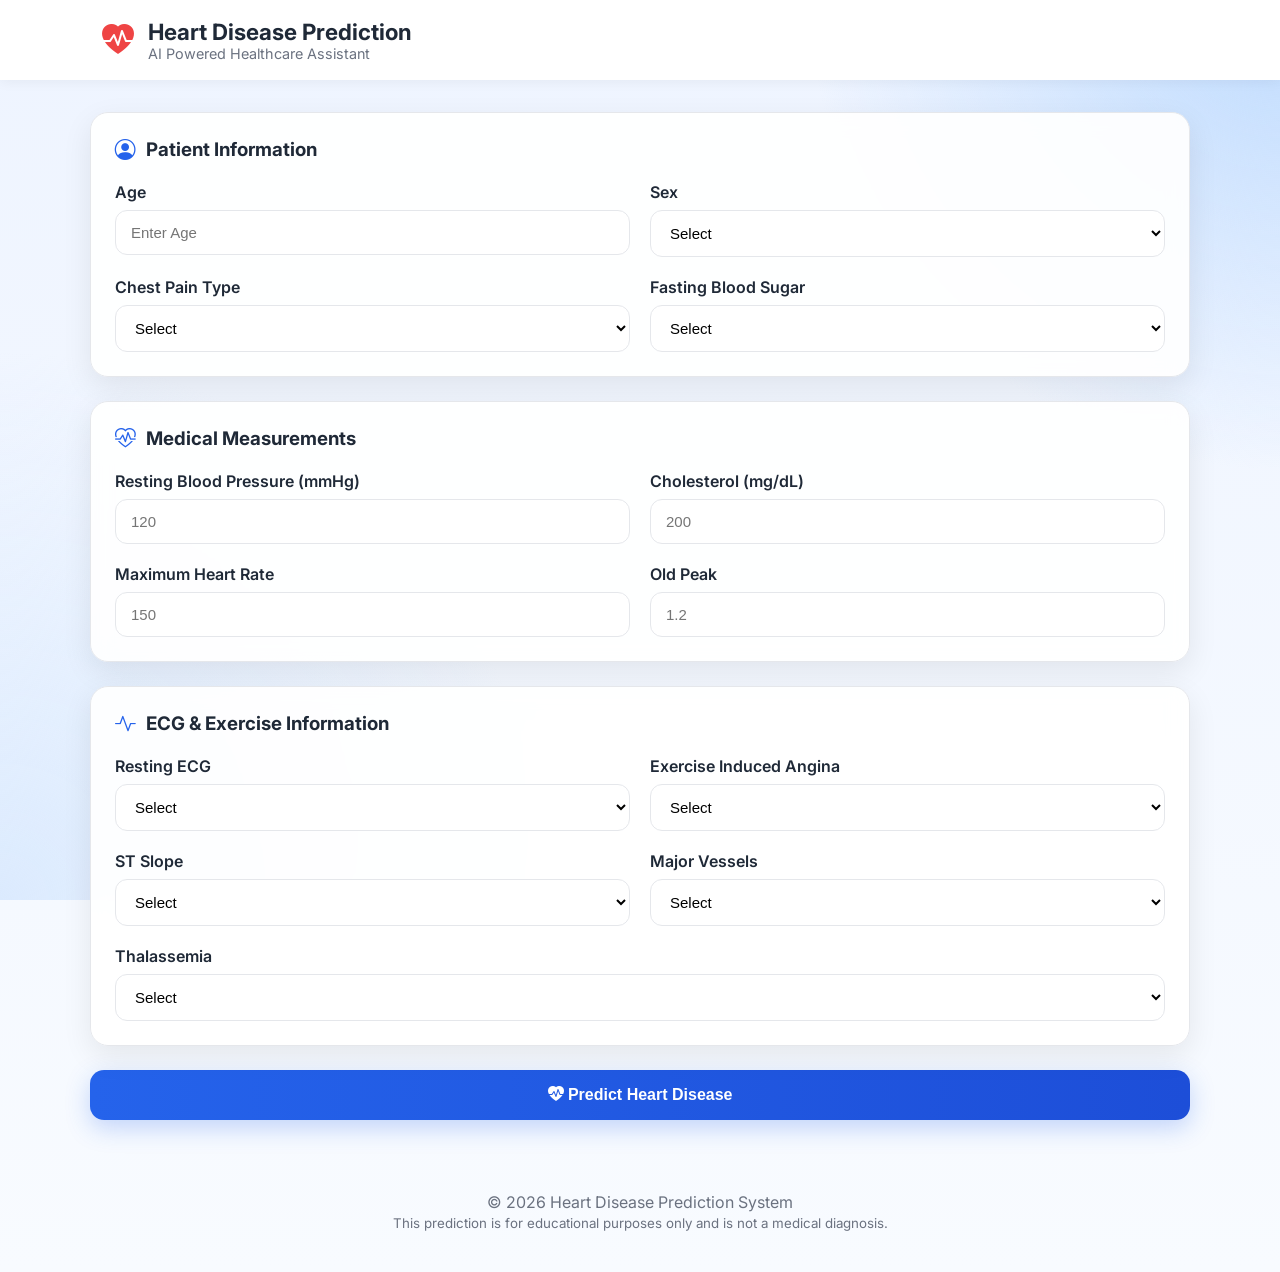
==== templates/index.html @ 91a9e442 "upload files" ====
<!DOCTYPE html>
<html lang="en">

<head>
    <meta charset="UTF-8">
    <meta name="viewport" content="width=device-width, initial-scale=1.0">

    <title>Heart Disease Prediction</title>

    <!-- Google Font -->
    <link rel="preconnect" href="https://fonts.googleapis.com">
    <link rel="preconnect" href="https://fonts.gstatic.com" crossorigin>
    <link href="https://fonts.googleapis.com/css2?family=Inter:wght@300;400;500;600;700&display=swap"
        rel="stylesheet">

    <!-- Bootstrap Icons -->
    <link rel="stylesheet"
        href="https://cdn.jsdelivr.net/npm/bootstrap-icons@1.11.3/font/bootstrap-icons.min.css">

    <link rel="stylesheet" href="/static/css/style.css">
</head>

<body>

    <!-- Background -->
    <div class="background"></div>

    <!-- Navbar -->

    <header class="navbar">

        <div class="logo">

            <i class="bi bi-heart-pulse-fill"></i>

            <div>

                <h2>Heart Disease Prediction</h2>

                <p>AI Powered Healthcare Assistant</p>

            </div>

        </div>

    </header>

    <!-- Main -->

    <main class="container">

        <form id="heartForm">

            <!-- Patient Information -->

            <section class="card">

                <div class="card-title">

                    <i class="bi bi-person-circle"></i>

                    <h3>Patient Information</h3>

                </div>

                <div class="grid">

                    <div class="input-group">

                        <label>Age</label>

                        <input
                            type="number"
                            id="age"
                            min="1"
                            max="120"
                            placeholder="Enter Age"
                            required>

                    </div>

                    <div class="input-group">

                        <label>Sex</label>

                        <select id="sex" required>

                            <option value="">Select</option>

                            <option value="1">Male</option>

                            <option value="0">Female</option>

                        </select>

                    </div>

                    <div class="input-group">

                        <label>Chest Pain Type</label>

                        <select id="cp" required>

                            <option value="">Select</option>

                            <option value="0">Typical Angina</option>

                            <option value="1">Atypical Angina</option>

                            <option value="2">Non-anginal Pain</option>

                            <option value="3">Asymptomatic</option>

                        </select>

                    </div>

                    <div class="input-group">

                        <label>Fasting Blood Sugar</label>

                        <select id="fbs" required>

                            <option value="">Select</option>

                            <option value="1">Greater than 120 mg/dL</option>

                            <option value="0">120 mg/dL or Below</option>

                        </select>

                    </div>

                </div>

            </section>

            <!-- Medical Measurements -->

            <section class="card">

                <div class="card-title">

                    <i class="bi bi-heart-pulse"></i>

                    <h3>Medical Measurements</h3>

                </div>

                <div class="grid">

                    <div class="input-group">

                        <label>Resting Blood Pressure (mmHg)</label>

                        <input
                            type="number"
                            id="trestbps"
                            min="80"
                            max="250"
                            placeholder="120"
                            required>

                    </div>

                    <div class="input-group">

                        <label>Cholesterol (mg/dL)</label>

                        <input
                            type="number"
                            id="chol"
                            min="100"
                            max="600"
                            placeholder="200"
                            required>

                    </div>

                    <div class="input-group">

                        <label>Maximum Heart Rate</label>

                        <input
                            type="number"
                            id="thalach"
                            min="60"
                            max="220"
                            placeholder="150"
                            required>

                    </div>

                    <div class="input-group">

                        <label>Old Peak</label>

                        <input
                            type="number"
                            id="oldpeak"
                            min="0"
                            max="10"
                            step="0.1"
                            placeholder="1.2"
                            required>

                    </div>

                </div>

            </section>

            <!-- ECG -->

            <section class="card">

                <div class="card-title">

                    <i class="bi bi-activity"></i>

                    <h3>ECG & Exercise Information</h3>

                </div>

                <div class="grid">

                    <div class="input-group">

                        <label>Resting ECG</label>

                        <select id="restecg" required>

                            <option value="">Select</option>

                            <option value="0">Normal</option>

                            <option value="1">ST-T Wave Abnormality</option>

                            <option value="2">Left Ventricular Hypertrophy</option>

                        </select>

                    </div>

                    <div class="input-group">

                        <label>Exercise Induced Angina</label>

                        <select id="exang" required>

                            <option value="">Select</option>

                            <option value="1">Yes</option>

                            <option value="0">No</option>

                        </select>

                    </div>

                    <div class="input-group">

                        <label>ST Slope</label>

                        <select id="slope" required>

                            <option value="">Select</option>

                            <option value="0">Upsloping</option>

                            <option value="1">Flat</option>

                            <option value="2">Downsloping</option>

                        </select>

                    </div>

                    <div class="input-group">

                        <label>Major Vessels</label>

                        <select id="ca" required>

                            <option value="">Select</option>

                            <option value="0">0</option>

                            <option value="1">1</option>

                            <option value="2">2</option>

                            <option value="3">3</option>

                        </select>

                    </div>

                    <div class="input-group full">

                        <label>Thalassemia</label>

                        <select id="thal" required>

                            <option value="">Select</option>

                            <option value="1">Normal</option>

                            <option value="2">Fixed Defect</option>

                            <option value="3">Reversible Defect</option>

                        </select>

                    </div>

                </div>

            </section>

            <!-- Button -->

            <button class="predict-btn" type="submit">

                <i class="bi bi-heart-pulse-fill"></i>

                Predict Heart Disease

            </button>

        </form>

        <!-- Loading -->

        <section id="loadingCard" class="result-card loading hidden">

            <div class="spinner"></div>

            <h2>Analyzing Patient Data...</h2>

            <p>Please wait while our AI model processes the information.</p>

        </section>

        <!-- Result -->

        <section id="resultCard" class="result-card hidden">

            <div id="resultIcon"></div>

            <h2 id="predictionTitle"></h2>

            <h3 id="confidenceText"></h3>

            <div class="progress">

                <div id="progressBar"></div>

            </div>

            <p id="recommendation"></p>

        </section>

    </main>

    <footer>

        <p>

            © 2026 Heart Disease Prediction System

        </p>

        <small>

            This prediction is for educational purposes only and is not a medical diagnosis.

        </small>

    </footer>

    <script src="/static/js/script.js"></script>

</body>

</html>
---- static/css/style.css ----
/* Heart Disease Dashboard CSS */
:root{
--bg:#f4f7fc;--card:#fff;--primary:#2563eb;--primary2:#1d4ed8;
--text:#1f2937;--muted:#6b7280;--border:#e5e7eb;
--success:#10b981;--danger:#ef4444;--shadow:0 10px 30px rgba(0,0,0,.08);
}
*{margin:0;padding:0;box-sizing:border-box}
body{font-family:Inter,Arial,sans-serif;background:linear-gradient(180deg,#eef4ff,#f8fbff);color:var(--text)}
.background{position:fixed;inset:0;background:
radial-gradient(circle at top right,#bfdbfe 0,transparent 30%),
radial-gradient(circle at bottom left,#dbeafe 0,transparent 35%);
z-index:-1}
.navbar{background:#fff;padding:18px 8%;box-shadow:0 2px 12px rgba(0,0,0,.05);position:sticky;top:0}
.logo{display:flex;align-items:center;gap:14px}.logo i{font-size:2rem;color:#ef4444}
.logo h2{font-size:1.4rem}.logo p{color:var(--muted);font-size:.9rem}
.container{width:min(1100px,92%);margin:32px auto}
.card{background:rgba(255,255,255,.92);backdrop-filter:blur(10px);border:1px solid var(--border);
border-radius:18px;padding:24px;margin-bottom:24px;box-shadow:var(--shadow)}
.card-title{display:flex;align-items:center;gap:10px;margin-bottom:20px}
.card-title i{font-size:1.3rem;color:var(--primary)}
.grid{display:grid;grid-template-columns:repeat(2,1fr);gap:20px}
.full{grid-column:1/-1}
.input-group{display:flex;flex-direction:column}
label{font-weight:600;margin-bottom:8px}
input,select{
padding:13px 15px;border:1px solid var(--border);
border-radius:12px;font-size:15px;outline:none;transition:.25s;
background:#fff}
input:focus,select:focus{border-color:var(--primary);
box-shadow:0 0 0 4px rgba(37,99,235,.15)}
.predict-btn{
width:100%;padding:16px;border:none;border-radius:14px;
background:linear-gradient(90deg,var(--primary),var(--primary2));
color:#fff;font-size:1rem;font-weight:700;cursor:pointer;
transition:.25s;box-shadow:0 8px 24px rgba(37,99,235,.25)}
.predict-btn:hover{transform:translateY(-2px)}
.result-card{
margin-top:24px;background:#fff;border-radius:18px;padding:28px;
text-align:center;box-shadow:var(--shadow)}
.hidden{display:none}
.progress{height:12px;background:#e5e7eb;border-radius:999px;overflow:hidden;margin:20px 0}
#progressBar{height:100%;width:0;background:linear-gradient(90deg,#10b981,#22c55e);transition:width .6s}
.spinner{
width:60px;height:60px;border:6px solid #dbeafe;border-top-color:var(--primary);
border-radius:50%;margin:0 auto 20px;animation:spin 1s linear infinite}
@keyframes spin{to{transform:rotate(360deg)}}
.success{border-left:6px solid var(--success)}
.danger{border-left:6px solid var(--danger)}
footer{text-align:center;padding:40px 20px;color:var(--muted)}
@media(max-width:768px){
.grid{grid-template-columns:1fr}
.navbar{padding:16px}
.container{width:94%}
.logo h2{font-size:1.15rem}
}
/* utility spacer 1 */
/* utility spacer 2 */
/* utility spacer 3 */
/* utility spacer 4 */
/* utility spacer 5 */
/* utility spacer 6 */
/* utility spacer 7 */
/* utility spacer 8 */
/* utility spacer 9 */
/* utility spacer 10 */
/* utility spacer 11 */
/* utility spacer 12 */
/* utility spacer 13 */
/* utility spacer 14 */
/* utility spacer 15 */
/* utility spacer 16 */
/* utility spacer 17 */
/* utility spacer 18 */
/* utility spacer 19 */
/* utility spacer 20 */
/* utility spacer 21 */
/* utility spacer 22 */
/* utility spacer 23 */
/* utility spacer 24 */
/* utility spacer 25 */
/* utility spacer 26 */
/* utility spacer 27 */
/* utility spacer 28 */
/* utility spacer 29 */
/* utility spacer 30 */
/* utility spacer 31 */
/* utility spacer 32 */
/* utility spacer 33 */
/* utility spacer 34 */
/* utility spacer 35 */
/* utility spacer 36 */
/* utility spacer 37 */
/* utility spacer 38 */
/* utility spacer 39 */
/* utility spacer 40 */
/* utility spacer 41 */
/* utility spacer 42 */
/* utility spacer 43 */
/* utility spacer 44 */
/* utility spacer 45 */
/* utility spacer 46 */
/* utility spacer 47 */
/* utility spacer 48 */
/* utility spacer 49 */
/* utility spacer 50 */
/* utility spacer 51 */
/* utility spacer 52 */
/* utility spacer 53 */
/* utility spacer 54 */
/* utility spacer 55 */
/* utility spacer 56 */
/* utility spacer 57 */
/* utility spacer 58 */
/* utility spacer 59 */
/* utility spacer 60 */
/* utility spacer 61 */
/* utility spacer 62 */
/* utility spacer 63 */
/* utility spacer 64 */
/* utility spacer 65 */
/* utility spacer 66 */
/* utility spacer 67 */
/* utility spacer 68 */
/* utility spacer 69 */
/* utility spacer 70 */
/* utility spacer 71 */
/* utility spacer 72 */
/* utility spacer 73 */
/* utility spacer 74 */
/* utility spacer 75 */
/* utility spacer 76 */
/* utility spacer 77 */
/* utility spacer 78 */
/* utility spacer 79 */
/* utility spacer 80 */
/* utility spacer 81 */
/* utility spacer 82 */
/* utility spacer 83 */
/* utility spacer 84 */
/* utility spacer 85 */
/* utility spacer 86 */
/* utility spacer 87 */
/* utility spacer 88 */
/* utility spacer 89 */
/* utility spacer 90 */
/* utility spacer 91 */
/* utility spacer 92 */
/* utility spacer 93 */
/* utility spacer 94 */
/* utility spacer 95 */
/* utility spacer 96 */
/* utility spacer 97 */
/* utility spacer 98 */
/* utility spacer 99 */
/* utility spacer 100 */
/* utility spacer 101 */
/* utility spacer 102 */
/* utility spacer 103 */
/* utility spacer 104 */
/* utility spacer 105 */
/* utility spacer 106 */
/* utility spacer 107 */
/* utility spacer 108 */
/* utility spacer 109 */
/* utility spacer 110 */
/* utility spacer 111 */
/* utility spacer 112 */
/* utility spacer 113 */
/* utility spacer 114 */
/* utility spacer 115 */
/* utility spacer 116 */
/* utility spacer 117 */
/* utility spacer 118 */
/* utility spacer 119 */
/* utility spacer 120 */
/* utility spacer 121 */
/* utility spacer 122 */
/* utility spacer 123 */
/* utility spacer 124 */
/* utility spacer 125 */
/* utility spacer 126 */
/* utility spacer 127 */
/* utility spacer 128 */
/* utility spacer 129 */
/* utility spacer 130 */
/* utility spacer 131 */
/* utility spacer 132 */
/* utility spacer 133 */
/* utility spacer 134 */
/* utility spacer 135 */
/* utility spacer 136 */
/* utility spacer 137 */
/* utility spacer 138 */
/* utility spacer 139 */
/* utility spacer 140 */
/* utility spacer 141 */
/* utility spacer 142 */
/* utility spacer 143 */
/* utility spacer 144 */
/* utility spacer 145 */
/* utility spacer 146 */
/* utility spacer 147 */
/* utility spacer 148 */
/* utility spacer 149 */
/* utility spacer 150 */
/* utility spacer 151 */
/* utility spacer 152 */
/* utility spacer 153 */
/* utility spacer 154 */
/* utility spacer 155 */
/* utility spacer 156 */
/* utility spacer 157 */
/* utility spacer 158 */
/* utility spacer 159 */
/* utility spacer 160 */
/* utility spacer 161 */
/* utility spacer 162 */
/* utility spacer 163 */
/* utility spacer 164 */
/* utility spacer 165 */
/* utility spacer 166 */
/* utility spacer 167 */
/* utility spacer 168 */
/* utility spacer 169 */
/* utility spacer 170 */
/* utility spacer 171 */
/* utility spacer 172 */
/* utility spacer 173 */
/* utility spacer 174 */
/* utility spacer 175 */
/* utility spacer 176 */
/* utility spacer 177 */
/* utility spacer 178 */
/* utility spacer 179 */
/* utility spacer 180 */
/* utility spacer 181 */
/* utility spacer 182 */
/* utility spacer 183 */
/* utility spacer 184 */
/* utility spacer 185 */
/* utility spacer 186 */
/* utility spacer 187 */
/* utility spacer 188 */
/* utility spacer 189 */
/* utility spacer 190 */
/* utility spacer 191 */
/* utility spacer 192 */
/* utility spacer 193 */
/* utility spacer 194 */
/* utility spacer 195 */
/* utility spacer 196 */
/* utility spacer 197 */
/* utility spacer 198 */
/* utility spacer 199 */
/* utility spacer 200 */
/* utility spacer 201 */
/* utility spacer 202 */
/* utility spacer 203 */
/* utility spacer 204 */
/* utility spacer 205 */
/* utility spacer 206 */
/* utility spacer 207 */
/* utility spacer 208 */
/* utility spacer 209 */
/* utility spacer 210 */
/* utility spacer 211 */
/* utility spacer 212 */
/* utility spacer 213 */
/* utility spacer 214 */
/* utility spacer 215 */
/* utility spacer 216 */
/* utility spacer 217 */
/* utility spacer 218 */
/* utility spacer 219 */
/* utility spacer 220 */
/* utility spacer 221 */
/* utility spacer 222 */
/* utility spacer 223 */
/* utility spacer 224 */
/* utility spacer 225 */
/* utility spacer 226 */
/* utility spacer 227 */
/* utility spacer 228 */
/* utility spacer 229 */
/* utility spacer 230 */
/* utility spacer 231 */
/* utility spacer 232 */
/* utility spacer 233 */
/* utility spacer 234 */
/* utility spacer 235 */
/* utility spacer 236 */
/* utility spacer 237 */
/* utility spacer 238 */
/* utility spacer 239 */
/* utility spacer 240 */
/* utility spacer 241 */
/* utility spacer 242 */
/* utility spacer 243 */
/* utility spacer 244 */
/* utility spacer 245 */
/* utility spacer 246 */
/* utility spacer 247 */
/* utility spacer 248 */
/* utility spacer 249 */
/* utility spacer 250 */
/* utility spacer 251 */
/* utility spacer 252 */
/* utility spacer 253 */
/* utility spacer 254 */
/* utility spacer 255 */
/* utility spacer 256 */
/* utility spacer 257 */
/* utility spacer 258 */
/* utility spacer 259 */
/* utility spacer 260 */
/* utility spacer 261 */
/* utility spacer 262 */
/* utility spacer 263 */
/* utility spacer 264 */
/* utility spacer 265 */
/* utility spacer 266 */
/* utility spacer 267 */
/* utility spacer 268 */
/* utility spacer 269 */
/* utility spacer 270 */
/* utility spacer 271 */
/* utility spacer 272 */
/* utility spacer 273 */
/* utility spacer 274 */
/* utility spacer 275 */
/* utility spacer 276 */
/* utility spacer 277 */
/* utility spacer 278 */
/* utility spacer 279 */
/* utility spacer 280 */
/* utility spacer 281 */
/* utility spacer 282 */
/* utility spacer 283 */
/* utility spacer 284 */
/* utility spacer 285 */
/* utility spacer 286 */
/* utility spacer 287 */
/* utility spacer 288 */
/* utility spacer 289 */
/* utility spacer 290 */
/* utility spacer 291 */
/* utility spacer 292 */
/* utility spacer 293 */
/* utility spacer 294 */
/* utility spacer 295 */
/* utility spacer 296 */
/* utility spacer 297 */
/* utility spacer 298 */
/* utility spacer 299 */
/* utility spacer 300 */
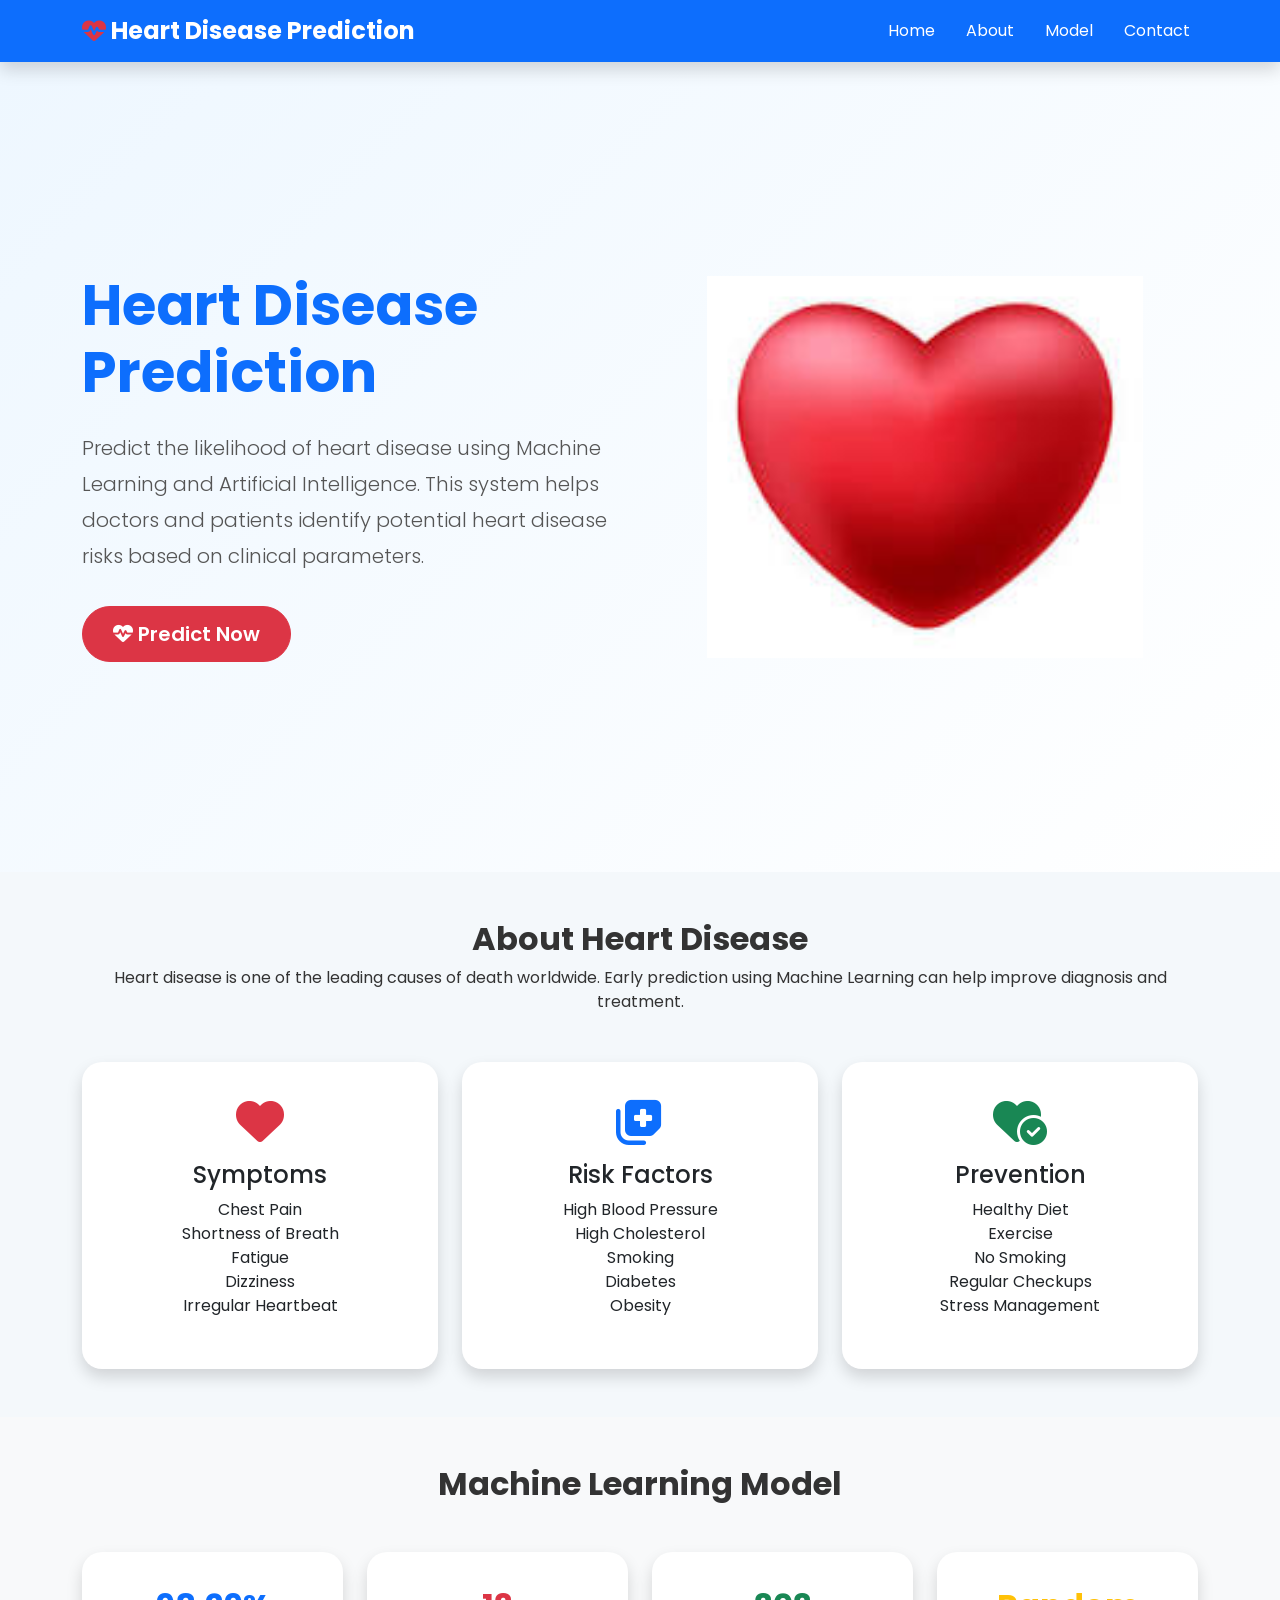
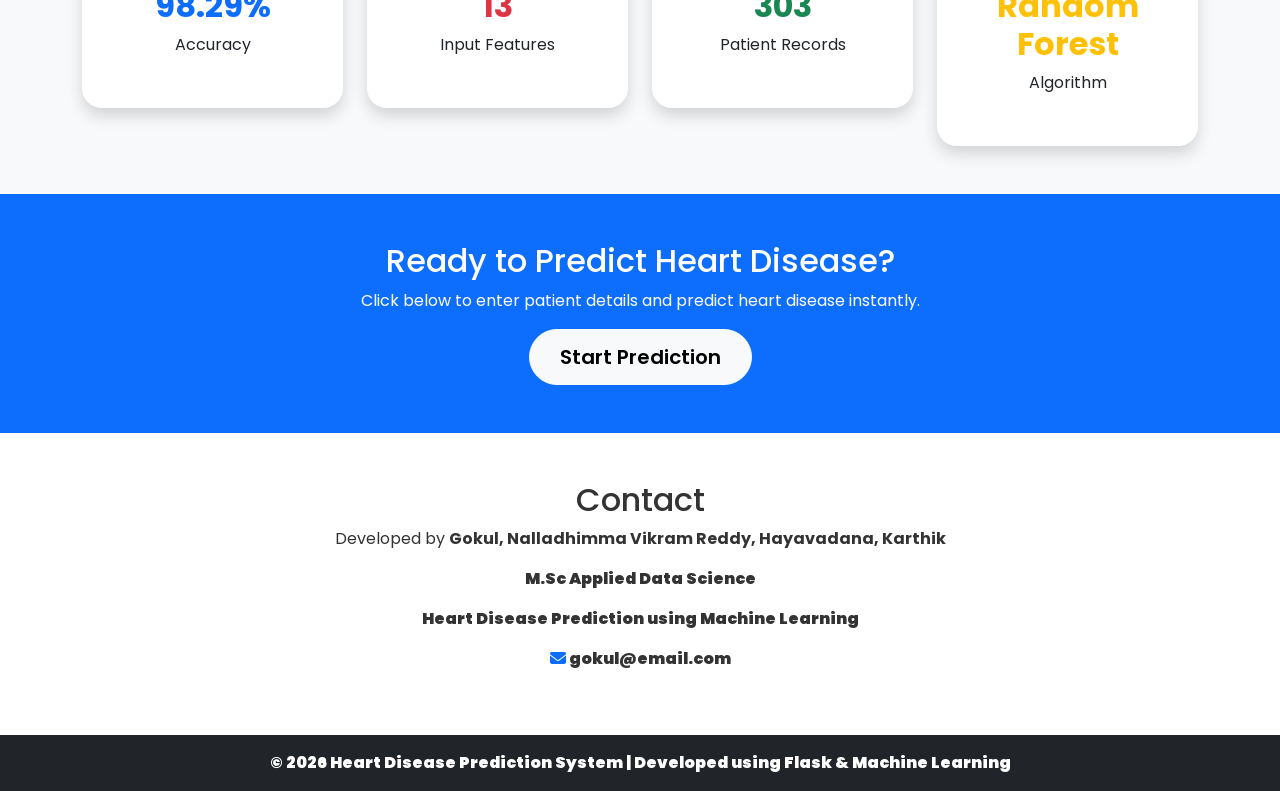
==== commit d3ee9adc: "adding additional page and updated ui" ====
--- a/templates/index.html
+++ b/templates/index.html
@@ -1,388 +1,443 @@
 <!DOCTYPE html>
 <html lang="en">
-
 <head>
     <meta charset="UTF-8">
     <meta name="viewport" content="width=device-width, initial-scale=1.0">
-
-    <title>Heart Disease Prediction</title>
+    <title>Heart Disease Prediction System</title>
+    <!-- <link rel="stylesfeet" href="sample_file_2.css"> -->
+
+    <!-- Bootstrap CSS -->
+    <link href="https://cdn.jsdelivr.net/npm/bootstrap@5.3.3/dist/css/bootstrap.min.css" rel="stylesheet">
+
+    <!-- Font Awesome -->
+    <link rel="stylesheet"
+          href="https://cdnjs.cloudflare.com/ajax/libs/font-awesome/6.5.2/css/all.min.css">
 
     <!-- Google Font -->
-    <link rel="preconnect" href="https://fonts.googleapis.com">
-    <link rel="preconnect" href="https://fonts.gstatic.com" crossorigin>
-    <link href="https://fonts.googleapis.com/css2?family=Inter:wght@300;400;500;600;700&display=swap"
-        rel="stylesheet">
-
-    <!-- Bootstrap Icons -->
-    <link rel="stylesheet"
-        href="https://cdn.jsdelivr.net/npm/bootstrap-icons@1.11.3/font/bootstrap-icons.min.css">
-
+    <link href="https://fonts.googleapis.com/css2?family=Poppins:wght@300;400;600;700&display=swap" rel="stylesheet">
+
+    <!-- Custom CSS -->
     <link rel="stylesheet" href="/static/css/style.css">
+
 </head>
 
 <body>
 
-    <!-- Background -->
-    <div class="background"></div>
-
-    <!-- Navbar -->
-
-    <header class="navbar">
-
-        <div class="logo">
-
-            <i class="bi bi-heart-pulse-fill"></i>
-
-            <div>
-
-                <h2>Heart Disease Prediction</h2>
-
-                <p>AI Powered Healthcare Assistant</p>
-
-            </div>
+<!-- ================= NAVBAR ================= -->
+
+<nav class="navbar navbar-expand-lg navbar-dark bg-primary shadow sticky-top">
+    <div class="container">
+
+        <a class="navbar-brand fw-bold" href="#">
+            <i class="fas fa-heartbeat text-danger"></i>
+            Heart Disease Prediction
+        </a>
+
+        <button class="navbar-toggler" data-bs-toggle="collapse"
+                data-bs-target="#menu">
+            <span class="navbar-toggler-icon"></span>
+        </button>
+
+        <div class="collapse navbar-collapse" id="menu">
+
+            <ul class="navbar-nav ms-auto">
+
+                <li class="nav-item">
+                    <a class="nav-link active" href="#">Home</a>
+                </li>
+
+                <li class="nav-item">
+                    <a class="nav-link" href="#about">About</a>
+                </li>
+
+                <li class="nav-item">
+                    <a class="nav-link" href="#model">Model</a>
+                </li>
+
+                <li class="nav-item">
+                    <a class="nav-link" href="#contact">Contact</a>
+                </li>
+
+            </ul>
 
         </div>
 
-    </header>
-
-    <!-- Main -->
-
-    <main class="container">
-
-        <form id="heartForm">
-
-            <!-- Patient Information -->
-
-            <section class="card">
-
-                <div class="card-title">
-
-                    <i class="bi bi-person-circle"></i>
-
-                    <h3>Patient Information</h3>
-
-                </div>
-
-                <div class="grid">
-
-                    <div class="input-group">
-
-                        <label>Age</label>
-
-                        <input
-                            type="number"
-                            id="age"
-                            min="1"
-                            max="120"
-                            placeholder="Enter Age"
-                            required>
-
-                    </div>
-
-                    <div class="input-group">
-
-                        <label>Sex</label>
-
-                        <select id="sex" required>
-
-                            <option value="">Select</option>
-
-                            <option value="1">Male</option>
-
-                            <option value="0">Female</option>
-
-                        </select>
-
-                    </div>
-
-                    <div class="input-group">
-
-                        <label>Chest Pain Type</label>
-
-                        <select id="cp" required>
-
-                            <option value="">Select</option>
-
-                            <option value="0">Typical Angina</option>
-
-                            <option value="1">Atypical Angina</option>
-
-                            <option value="2">Non-anginal Pain</option>
-
-                            <option value="3">Asymptomatic</option>
-
-                        </select>
-
-                    </div>
-
-                    <div class="input-group">
-
-                        <label>Fasting Blood Sugar</label>
-
-                        <select id="fbs" required>
-
-                            <option value="">Select</option>
-
-                            <option value="1">Greater than 120 mg/dL</option>
-
-                            <option value="0">120 mg/dL or Below</option>
-
-                        </select>
-
-                    </div>
-
-                </div>
-
-            </section>
-
-            <!-- Medical Measurements -->
-
-            <section class="card">
-
-                <div class="card-title">
-
-                    <i class="bi bi-heart-pulse"></i>
-
-                    <h3>Medical Measurements</h3>
-
-                </div>
-
-                <div class="grid">
-
-                    <div class="input-group">
-
-                        <label>Resting Blood Pressure (mmHg)</label>
-
-                        <input
-                            type="number"
-                            id="trestbps"
-                            min="80"
-                            max="250"
-                            placeholder="120"
-                            required>
-
-                    </div>
-
-                    <div class="input-group">
-
-                        <label>Cholesterol (mg/dL)</label>
-
-                        <input
-                            type="number"
-                            id="chol"
-                            min="100"
-                            max="600"
-                            placeholder="200"
-                            required>
-
-                    </div>
-
-                    <div class="input-group">
-
-                        <label>Maximum Heart Rate</label>
-
-                        <input
-                            type="number"
-                            id="thalach"
-                            min="60"
-                            max="220"
-                            placeholder="150"
-                            required>
-
-                    </div>
-
-                    <div class="input-group">
-
-                        <label>Old Peak</label>
-
-                        <input
-                            type="number"
-                            id="oldpeak"
-                            min="0"
-                            max="10"
-                            step="0.1"
-                            placeholder="1.2"
-                            required>
-
-                    </div>
-
-                </div>
-
-            </section>
-
-            <!-- ECG -->
-
-            <section class="card">
-
-                <div class="card-title">
-
-                    <i class="bi bi-activity"></i>
-
-                    <h3>ECG & Exercise Information</h3>
-
-                </div>
-
-                <div class="grid">
-
-                    <div class="input-group">
-
-                        <label>Resting ECG</label>
-
-                        <select id="restecg" required>
-
-                            <option value="">Select</option>
-
-                            <option value="0">Normal</option>
-
-                            <option value="1">ST-T Wave Abnormality</option>
-
-                            <option value="2">Left Ventricular Hypertrophy</option>
-
-                        </select>
-
-                    </div>
-
-                    <div class="input-group">
-
-                        <label>Exercise Induced Angina</label>
-
-                        <select id="exang" required>
-
-                            <option value="">Select</option>
-
-                            <option value="1">Yes</option>
-
-                            <option value="0">No</option>
-
-                        </select>
-
-                    </div>
-
-                    <div class="input-group">
-
-                        <label>ST Slope</label>
-
-                        <select id="slope" required>
-
-                            <option value="">Select</option>
-
-                            <option value="0">Upsloping</option>
-
-                            <option value="1">Flat</option>
-
-                            <option value="2">Downsloping</option>
-
-                        </select>
-
-                    </div>
-
-                    <div class="input-group">
-
-                        <label>Major Vessels</label>
-
-                        <select id="ca" required>
-
-                            <option value="">Select</option>
-
-                            <option value="0">0</option>
-
-                            <option value="1">1</option>
-
-                            <option value="2">2</option>
-
-                            <option value="3">3</option>
-
-                        </select>
-
-                    </div>
-
-                    <div class="input-group full">
-
-                        <label>Thalassemia</label>
-
-                        <select id="thal" required>
-
-                            <option value="">Select</option>
-
-                            <option value="1">Normal</option>
-
-                            <option value="2">Fixed Defect</option>
-
-                            <option value="3">Reversible Defect</option>
-
-                        </select>
-
-                    </div>
-
-                </div>
-
-            </section>
-
-            <!-- Button -->
-
-            <button class="predict-btn" type="submit">
-
-                <i class="bi bi-heart-pulse-fill"></i>
-
-                Predict Heart Disease
-
-            </button>
-
-        </form>
-
-        <!-- Loading -->
-
-        <section id="loadingCard" class="result-card loading hidden">
-
-            <div class="spinner"></div>
-
-            <h2>Analyzing Patient Data...</h2>
-
-            <p>Please wait while our AI model processes the information.</p>
-
-        </section>
-
-        <!-- Result -->
-
-        <section id="resultCard" class="result-card hidden">
-
-            <div id="resultIcon"></div>
-
-            <h2 id="predictionTitle"></h2>
-
-            <h3 id="confidenceText"></h3>
-
-            <div class="progress">
-
-                <div id="progressBar"></div>
-
-            </div>
-
-            <p id="recommendation"></p>
-
-        </section>
-
-    </main>
-
-    <footer>
-
-        <p>
-
-            © 2026 Heart Disease Prediction System
-
-        </p>
-
-        <small>
-
-            This prediction is for educational purposes only and is not a medical diagnosis.
-
-        </small>
-
-    </footer>
-
-    <script src="/static/js/script.js"></script>
+    </div>
+</nav>
+
+
+<!-- ================= HERO SECTION ================= -->
+
+<section class="hero">
+
+<div class="container">
+
+<div class="row align-items-center">
+
+<div class="col-lg-6">
+
+<h1 class="display-4 fw-bold text-primary">
+
+Heart Disease Prediction
+
+</h1>
+
+<p class="lead mt-4">
+
+Predict the likelihood of heart disease using
+Machine Learning and Artificial Intelligence.
+
+This system helps doctors and patients identify
+potential heart disease risks based on clinical
+parameters.
+
+</p>
+
+<button class="start-prediction btn btn-danger btn-lg mt-3">
+
+<i class="fas fa-heartbeat"></i>
+
+Predict Now
+
+</button>
+
+</div>
+
+<div class="col-lg-6 text-center">
+
+<img src="/static/images/heart.jpg"
+class="img-fluid hero-img">
+
+</div>
+
+</div>
+
+</div>
+
+</section>
+
+
+
+<!-- ================= ABOUT ================= -->
+
+<section id="about" class="py-5">
+
+<div class="container">
+
+<div class="text-center mb-5">
+
+<h2 class="fw-bold">
+
+About Heart Disease
+
+</h2>
+
+<p>
+
+Heart disease is one of the leading causes of death
+worldwide. Early prediction using Machine Learning
+can help improve diagnosis and treatment.
+
+</p>
+
+</div>
+
+<div class="row">
+
+<div class="col-md-4">
+
+<div class="card shadow border-0 h-100">
+
+<div class="card-body text-center">
+
+<i class="fas fa-heart text-danger fa-3x mb-3"></i>
+
+<h4>Symptoms</h4>
+
+<ul class="list-unstyled">
+
+<li>Chest Pain</li>
+
+<li>Shortness of Breath</li>
+
+<li>Fatigue</li>
+
+<li>Dizziness</li>
+
+<li>Irregular Heartbeat</li>
+
+</ul>
+
+</div>
+
+</div>
+
+</div>
+
+<div class="col-md-4">
+
+<div class="card shadow border-0 h-100">
+
+<div class="card-body text-center">
+
+<i class="fas fa-notes-medical text-primary fa-3x mb-3"></i>
+
+<h4>Risk Factors</h4>
+
+<ul class="list-unstyled">
+
+<li>High Blood Pressure</li>
+
+<li>High Cholesterol</li>
+
+<li>Smoking</li>
+
+<li>Diabetes</li>
+
+<li>Obesity</li>
+
+</ul>
+
+</div>
+
+</div>
+
+</div>
+
+<div class="col-md-4">
+
+<div class="card shadow border-0 h-100">
+
+<div class="card-body text-center">
+
+<i class="fas fa-heart-circle-check text-success fa-3x mb-3"></i>
+
+<h4>Prevention</h4>
+
+<ul class="list-unstyled">
+
+<li>Healthy Diet</li>
+
+<li>Exercise</li>
+
+<li>No Smoking</li>
+
+<li>Regular Checkups</li>
+
+<li>Stress Management</li>
+
+</ul>
+
+</div>
+
+</div>
+
+</div>
+
+</div>
+
+</div>
+
+</section>
+
+
+<!-- ================= MODEL ================= -->
+
+<section id="model" class="bg-light py-5">
+
+<div class="container">
+
+<div class="text-center mb-5">
+
+<h2 class="fw-bold">
+
+Machine Learning Model
+
+</h2>
+
+</div>
+
+<div class="row text-center">
+
+<div class="col-md-3">
+
+<div class="card shadow border-0">
+
+<div class="card-body">
+
+<h2 class="text-primary">
+
+98.29%
+
+</h2>
+
+<p>Accuracy</p>
+
+</div>
+
+</div>
+
+</div>
+
+<div class="col-md-3">
+
+<div class="card shadow border-0">
+
+<div class="card-body">
+
+<h2 class="text-danger">
+
+13
+
+</h2>
+
+<p>Input Features</p>
+
+</div>
+
+</div>
+
+</div>
+
+<div class="col-md-3">
+
+<div class="card shadow border-0">
+
+<div class="card-body">
+
+<h2 class="text-success">
+
+303
+
+</h2>
+
+<p>Patient Records</p>
+
+</div>
+
+</div>
+
+</div>
+
+<div class="col-md-3">
+
+<div class="card shadow border-0">
+
+<div class="card-body">
+
+<h2 class="text-warning">
+
+Random Forest
+
+</h2>
+
+<p>Algorithm</p>
+
+</div>
+
+</div>
+
+</div>
+
+</div>
+
+</div>
+
+</section>
+
+
+
+<!-- ================= CTA ================= -->
+
+<section class="py-5 bg-primary text-white">
+
+<div class="container text-center">
+
+<h2>
+
+Ready to Predict Heart Disease?
+
+</h2>
+
+<p>
+
+Click below to enter patient details and predict
+heart disease instantly.
+
+</p>
+
+<button class="start-prediction btn btn-light btn-lg">
+
+Start Prediction
+
+</button>
+
+</div>
+
+</section>
+
+
+
+<!-- ================= CONTACT ================= -->
+
+<section id="contact" class="py-5">
+
+<div class="container">
+
+<div class="text-center">
+
+<h2>
+
+Contact
+
+</h2>
+
+<p>
+
+Developed by
+
+<strong>Gokul, Nalladhimma Vikram Reddy, Hayavadana, Karthik<strong>
+
+</p>
+
+<p>
+
+M.Sc Applied Data Science
+
+</p>
+
+<p>
+
+Heart Disease Prediction using Machine Learning
+
+</p>
+
+<p>
+
+<i class="fas fa-envelope"></i>
+
+gokul@email.com
+
+</p>
+
+</div>
+
+</div>
+
+</section>
+
+
+
+<!-- ================= FOOTER ================= -->
+
+<footer class="bg-dark text-white text-center p-3">
+
+© 2026 Heart Disease Prediction System |
+Developed using Flask & Machine Learning
+
+</footer>
+
+<script src="/static/js/script.js"></script>
 
 </body>
-
-</html>
-
+</html>
--- a/static/css/style.css
+++ b/static/css/style.css
@@ -1,355 +1,331 @@
-/* Heart Disease Dashboard CSS */
-:root{
---bg:#f4f7fc;--card:#fff;--primary:#2563eb;--primary2:#1d4ed8;
---text:#1f2937;--muted:#6b7280;--border:#e5e7eb;
---success:#10b981;--danger:#ef4444;--shadow:0 10px 30px rgba(0,0,0,.08);
-}
-*{margin:0;padding:0;box-sizing:border-box}
-body{font-family:Inter,Arial,sans-serif;background:linear-gradient(180deg,#eef4ff,#f8fbff);color:var(--text)}
-.background{position:fixed;inset:0;background:
-radial-gradient(circle at top right,#bfdbfe 0,transparent 30%),
-radial-gradient(circle at bottom left,#dbeafe 0,transparent 35%);
-z-index:-1}
-.navbar{background:#fff;padding:18px 8%;box-shadow:0 2px 12px rgba(0,0,0,.05);position:sticky;top:0}
-.logo{display:flex;align-items:center;gap:14px}.logo i{font-size:2rem;color:#ef4444}
-.logo h2{font-size:1.4rem}.logo p{color:var(--muted);font-size:.9rem}
-.container{width:min(1100px,92%);margin:32px auto}
-.card{background:rgba(255,255,255,.92);backdrop-filter:blur(10px);border:1px solid var(--border);
-border-radius:18px;padding:24px;margin-bottom:24px;box-shadow:var(--shadow)}
-.card-title{display:flex;align-items:center;gap:10px;margin-bottom:20px}
-.card-title i{font-size:1.3rem;color:var(--primary)}
-.grid{display:grid;grid-template-columns:repeat(2,1fr);gap:20px}
-.full{grid-column:1/-1}
-.input-group{display:flex;flex-direction:column}
-label{font-weight:600;margin-bottom:8px}
-input,select{
-padding:13px 15px;border:1px solid var(--border);
-border-radius:12px;font-size:15px;outline:none;transition:.25s;
-background:#fff}
-input:focus,select:focus{border-color:var(--primary);
-box-shadow:0 0 0 4px rgba(37,99,235,.15)}
-.predict-btn{
-width:100%;padding:16px;border:none;border-radius:14px;
-background:linear-gradient(90deg,var(--primary),var(--primary2));
-color:#fff;font-size:1rem;font-weight:700;cursor:pointer;
-transition:.25s;box-shadow:0 8px 24px rgba(37,99,235,.25)}
-.predict-btn:hover{transform:translateY(-2px)}
+/*=====================================
+  Google Font
+=====================================*/
+@import url('https://fonts.googleapis.com/css2?family=Poppins:wght@300;400;500;600;700&display=swap');
+
+*{
+    margin:0;
+    padding:0;
+    box-sizing:border-box;
+    font-family:'Poppins',sans-serif;
+}
+
+body{
+    background:#f4f8fb;
+    color:#333;
+    overflow-x:hidden;
+}
+
+/*=====================================
+ Navbar
+=====================================*/
+.navbar{
+    background:#0d6efd !important;
+}
+
+.navbar-brand{
+    font-size:24px;
+    font-weight:700;
+}
+
+.nav-link{
+    color:white !important;
+    margin-left:15px;
+    transition:.3s;
+}
+
+.nav-link:hover{
+    color:#ffc107 !important;
+}
+
+/*=====================================
+ Hero Section
+=====================================*/
+.hero{
+    min-height:90vh;
+    display:flex;
+    align-items:center;
+    background:linear-gradient(135deg,#eef7ff,#ffffff);
+    padding:80px 0;
+}
+
+.hero h1{
+    color:#0d6efd;
+    font-weight:700;
+}
+
+.hero p{
+    color:#555;
+    line-height:1.8;
+}
+
+.hero-img{
+    width:80%;
+    animation:heartbeat 2s infinite;
+}
+
+@keyframes heartbeat{
+
+0%{
+transform:scale(1);
+}
+
+25%{
+transform:scale(1.05);
+}
+
+50%{
+transform:scale(.95);
+}
+
+75%{
+transform:scale(1.05);
+}
+
+100%{
+transform:scale(1);
+}
+
+}
+
+/*=====================================
+ Buttons
+=====================================*/
+.btn{
+    border-radius:50px;
+    padding:12px 30px;
+    font-weight:600;
+    transition:.4s;
+}
+
+.btn:hover{
+    transform:translateY(-4px);
+}
+
+/*=====================================
+ Cards
+=====================================*/
+.card{
+    border:none;
+    border-radius:20px;
+    transition:.4s;
+    background:white;
+}
+
+.card:hover{
+    transform:translateY(-10px);
+    box-shadow:0 15px 35px rgba(0,0,0,.15);
+}
+
+.card-body{
+    padding:35px;
+}
+
+/*=====================================
+ About Icons
+=====================================*/
+.fa-heart,
+.fa-heartbeat{
+    animation:pulse 1.5s infinite;
+}
+
+@keyframes pulse{
+
+0%{
+transform:scale(1);
+}
+
+50%{
+transform:scale(1.15);
+}
+
+100%{
+transform:scale(1);
+}
+
+}
+
+/*=====================================
+ Statistics Section
+=====================================*/
+#model{
+    background:#f8f9fa;
+}
+
+#model h2{
+    font-weight:700;
+}
+
+/*=====================================
+ Prediction Form
+=====================================*/
+.form-container{
+    background:white;
+    border-radius:20px;
+    padding:40px;
+    box-shadow:0 15px 30px rgba(0,0,0,.08);
+}
+
+.form-control,
+.form-select{
+    border-radius:12px;
+    padding:12px;
+}
+
+.form-control:focus,
+.form-select:focus{
+    border-color:#0d6efd;
+    box-shadow:none;
+}
+
+/*=====================================
+ Result Page
+=====================================*/
 .result-card{
-margin-top:24px;background:#fff;border-radius:18px;padding:28px;
-text-align:center;box-shadow:var(--shadow)}
-.hidden{display:none}
-.progress{height:12px;background:#e5e7eb;border-radius:999px;overflow:hidden;margin:20px 0}
-#progressBar{height:100%;width:0;background:linear-gradient(90deg,#10b981,#22c55e);transition:width .6s}
-.spinner{
-width:60px;height:60px;border:6px solid #dbeafe;border-top-color:var(--primary);
-border-radius:50%;margin:0 auto 20px;animation:spin 1s linear infinite}
-@keyframes spin{to{transform:rotate(360deg)}}
-.success{border-left:6px solid var(--success)}
-.danger{border-left:6px solid var(--danger)}
-footer{text-align:center;padding:40px 20px;color:var(--muted)}
+
+    background:white;
+
+    border-radius:20px;
+
+    padding:50px;
+
+    box-shadow:0 15px 35px rgba(0,0,0,.1);
+
+}
+
+.result-card h1{
+
+    color:#0d6efd;
+
+    font-weight:700;
+
+}
+
+.result-card h2{
+
+    font-weight:700;
+
+}
+
+.alert{
+
+    border-radius:15px;
+
+}
+
+.list-group-item{
+
+    border:none;
+
+    padding:15px;
+
+}
+
+/*=====================================
+ Contact
+=====================================*/
+#contact{
+    background:white;
+}
+
+#contact i{
+    color:#0d6efd;
+}
+
+/*=====================================
+ Footer
+=====================================*/
+footer{
+    background:#212529;
+    color:white;
+    text-align:center;
+    padding:20px;
+}
+
+/*=====================================
+ Scrollbar
+=====================================*/
+::-webkit-scrollbar{
+    width:10px;
+}
+
+::-webkit-scrollbar-thumb{
+    background:#0d6efd;
+    border-radius:10px;
+}
+
+/*=====================================
+ Fade Animation
+=====================================*/
+.hero,
+.card,
+.result-card{
+    animation:fadeUp 1s;
+}
+
+@keyframes fadeUp{
+
+from{
+opacity:0;
+transform:translateY(30px);
+}
+
+to{
+opacity:1;
+transform:translateY(0);
+}
+
+}
+
+/*=====================================
+ Responsive
+=====================================*/
+@media(max-width:992px){
+
+.hero{
+text-align:center;
+}
+
+.hero-img{
+margin-top:40px;
+width:70%;
+}
+
+}
+
 @media(max-width:768px){
-.grid{grid-template-columns:1fr}
-.navbar{padding:16px}
-.container{width:94%}
-.logo h2{font-size:1.15rem}
-}
-/* utility spacer 1 */
-/* utility spacer 2 */
-/* utility spacer 3 */
-/* utility spacer 4 */
-/* utility spacer 5 */
-/* utility spacer 6 */
-/* utility spacer 7 */
-/* utility spacer 8 */
-/* utility spacer 9 */
-/* utility spacer 10 */
-/* utility spacer 11 */
-/* utility spacer 12 */
-/* utility spacer 13 */
-/* utility spacer 14 */
-/* utility spacer 15 */
-/* utility spacer 16 */
-/* utility spacer 17 */
-/* utility spacer 18 */
-/* utility spacer 19 */
-/* utility spacer 20 */
-/* utility spacer 21 */
-/* utility spacer 22 */
-/* utility spacer 23 */
-/* utility spacer 24 */
-/* utility spacer 25 */
-/* utility spacer 26 */
-/* utility spacer 27 */
-/* utility spacer 28 */
-/* utility spacer 29 */
-/* utility spacer 30 */
-/* utility spacer 31 */
-/* utility spacer 32 */
-/* utility spacer 33 */
-/* utility spacer 34 */
-/* utility spacer 35 */
-/* utility spacer 36 */
-/* utility spacer 37 */
-/* utility spacer 38 */
-/* utility spacer 39 */
-/* utility spacer 40 */
-/* utility spacer 41 */
-/* utility spacer 42 */
-/* utility spacer 43 */
-/* utility spacer 44 */
-/* utility spacer 45 */
-/* utility spacer 46 */
-/* utility spacer 47 */
-/* utility spacer 48 */
-/* utility spacer 49 */
-/* utility spacer 50 */
-/* utility spacer 51 */
-/* utility spacer 52 */
-/* utility spacer 53 */
-/* utility spacer 54 */
-/* utility spacer 55 */
-/* utility spacer 56 */
-/* utility spacer 57 */
-/* utility spacer 58 */
-/* utility spacer 59 */
-/* utility spacer 60 */
-/* utility spacer 61 */
-/* utility spacer 62 */
-/* utility spacer 63 */
-/* utility spacer 64 */
-/* utility spacer 65 */
-/* utility spacer 66 */
-/* utility spacer 67 */
-/* utility spacer 68 */
-/* utility spacer 69 */
-/* utility spacer 70 */
-/* utility spacer 71 */
-/* utility spacer 72 */
-/* utility spacer 73 */
-/* utility spacer 74 */
-/* utility spacer 75 */
-/* utility spacer 76 */
-/* utility spacer 77 */
-/* utility spacer 78 */
-/* utility spacer 79 */
-/* utility spacer 80 */
-/* utility spacer 81 */
-/* utility spacer 82 */
-/* utility spacer 83 */
-/* utility spacer 84 */
-/* utility spacer 85 */
-/* utility spacer 86 */
-/* utility spacer 87 */
-/* utility spacer 88 */
-/* utility spacer 89 */
-/* utility spacer 90 */
-/* utility spacer 91 */
-/* utility spacer 92 */
-/* utility spacer 93 */
-/* utility spacer 94 */
-/* utility spacer 95 */
-/* utility spacer 96 */
-/* utility spacer 97 */
-/* utility spacer 98 */
-/* utility spacer 99 */
-/* utility spacer 100 */
-/* utility spacer 101 */
-/* utility spacer 102 */
-/* utility spacer 103 */
-/* utility spacer 104 */
-/* utility spacer 105 */
-/* utility spacer 106 */
-/* utility spacer 107 */
-/* utility spacer 108 */
-/* utility spacer 109 */
-/* utility spacer 110 */
-/* utility spacer 111 */
-/* utility spacer 112 */
-/* utility spacer 113 */
-/* utility spacer 114 */
-/* utility spacer 115 */
-/* utility spacer 116 */
-/* utility spacer 117 */
-/* utility spacer 118 */
-/* utility spacer 119 */
-/* utility spacer 120 */
-/* utility spacer 121 */
-/* utility spacer 122 */
-/* utility spacer 123 */
-/* utility spacer 124 */
-/* utility spacer 125 */
-/* utility spacer 126 */
-/* utility spacer 127 */
-/* utility spacer 128 */
-/* utility spacer 129 */
-/* utility spacer 130 */
-/* utility spacer 131 */
-/* utility spacer 132 */
-/* utility spacer 133 */
-/* utility spacer 134 */
-/* utility spacer 135 */
-/* utility spacer 136 */
-/* utility spacer 137 */
-/* utility spacer 138 */
-/* utility spacer 139 */
-/* utility spacer 140 */
-/* utility spacer 141 */
-/* utility spacer 142 */
-/* utility spacer 143 */
-/* utility spacer 144 */
-/* utility spacer 145 */
-/* utility spacer 146 */
-/* utility spacer 147 */
-/* utility spacer 148 */
-/* utility spacer 149 */
-/* utility spacer 150 */
-/* utility spacer 151 */
-/* utility spacer 152 */
-/* utility spacer 153 */
-/* utility spacer 154 */
-/* utility spacer 155 */
-/* utility spacer 156 */
-/* utility spacer 157 */
-/* utility spacer 158 */
-/* utility spacer 159 */
-/* utility spacer 160 */
-/* utility spacer 161 */
-/* utility spacer 162 */
-/* utility spacer 163 */
-/* utility spacer 164 */
-/* utility spacer 165 */
-/* utility spacer 166 */
-/* utility spacer 167 */
-/* utility spacer 168 */
-/* utility spacer 169 */
-/* utility spacer 170 */
-/* utility spacer 171 */
-/* utility spacer 172 */
-/* utility spacer 173 */
-/* utility spacer 174 */
-/* utility spacer 175 */
-/* utility spacer 176 */
-/* utility spacer 177 */
-/* utility spacer 178 */
-/* utility spacer 179 */
-/* utility spacer 180 */
-/* utility spacer 181 */
-/* utility spacer 182 */
-/* utility spacer 183 */
-/* utility spacer 184 */
-/* utility spacer 185 */
-/* utility spacer 186 */
-/* utility spacer 187 */
-/* utility spacer 188 */
-/* utility spacer 189 */
-/* utility spacer 190 */
-/* utility spacer 191 */
-/* utility spacer 192 */
-/* utility spacer 193 */
-/* utility spacer 194 */
-/* utility spacer 195 */
-/* utility spacer 196 */
-/* utility spacer 197 */
-/* utility spacer 198 */
-/* utility spacer 199 */
-/* utility spacer 200 */
-/* utility spacer 201 */
-/* utility spacer 202 */
-/* utility spacer 203 */
-/* utility spacer 204 */
-/* utility spacer 205 */
-/* utility spacer 206 */
-/* utility spacer 207 */
-/* utility spacer 208 */
-/* utility spacer 209 */
-/* utility spacer 210 */
-/* utility spacer 211 */
-/* utility spacer 212 */
-/* utility spacer 213 */
-/* utility spacer 214 */
-/* utility spacer 215 */
-/* utility spacer 216 */
-/* utility spacer 217 */
-/* utility spacer 218 */
-/* utility spacer 219 */
-/* utility spacer 220 */
-/* utility spacer 221 */
-/* utility spacer 222 */
-/* utility spacer 223 */
-/* utility spacer 224 */
-/* utility spacer 225 */
-/* utility spacer 226 */
-/* utility spacer 227 */
-/* utility spacer 228 */
-/* utility spacer 229 */
-/* utility spacer 230 */
-/* utility spacer 231 */
-/* utility spacer 232 */
-/* utility spacer 233 */
-/* utility spacer 234 */
-/* utility spacer 235 */
-/* utility spacer 236 */
-/* utility spacer 237 */
-/* utility spacer 238 */
-/* utility spacer 239 */
-/* utility spacer 240 */
-/* utility spacer 241 */
-/* utility spacer 242 */
-/* utility spacer 243 */
-/* utility spacer 244 */
-/* utility spacer 245 */
-/* utility spacer 246 */
-/* utility spacer 247 */
-/* utility spacer 248 */
-/* utility spacer 249 */
-/* utility spacer 250 */
-/* utility spacer 251 */
-/* utility spacer 252 */
-/* utility spacer 253 */
-/* utility spacer 254 */
-/* utility spacer 255 */
-/* utility spacer 256 */
-/* utility spacer 257 */
-/* utility spacer 258 */
-/* utility spacer 259 */
-/* utility spacer 260 */
-/* utility spacer 261 */
-/* utility spacer 262 */
-/* utility spacer 263 */
-/* utility spacer 264 */
-/* utility spacer 265 */
-/* utility spacer 266 */
-/* utility spacer 267 */
-/* utility spacer 268 */
-/* utility spacer 269 */
-/* utility spacer 270 */
-/* utility spacer 271 */
-/* utility spacer 272 */
-/* utility spacer 273 */
-/* utility spacer 274 */
-/* utility spacer 275 */
-/* utility spacer 276 */
-/* utility spacer 277 */
-/* utility spacer 278 */
-/* utility spacer 279 */
-/* utility spacer 280 */
-/* utility spacer 281 */
-/* utility spacer 282 */
-/* utility spacer 283 */
-/* utility spacer 284 */
-/* utility spacer 285 */
-/* utility spacer 286 */
-/* utility spacer 287 */
-/* utility spacer 288 */
-/* utility spacer 289 */
-/* utility spacer 290 */
-/* utility spacer 291 */
-/* utility spacer 292 */
-/* utility spacer 293 */
-/* utility spacer 294 */
-/* utility spacer 295 */
-/* utility spacer 296 */
-/* utility spacer 297 */
-/* utility spacer 298 */
-/* utility spacer 299 */
-/* utility spacer 300 */+
+.hero h1{
+font-size:35px;
+}
+
+.hero p{
+font-size:16px;
+}
+
+.card{
+margin-bottom:25px;
+}
+
+.btn{
+width:100%;
+margin-top:10px;
+}
+
+}
+
+@media(max-width:576px){
+
+.navbar-brand{
+font-size:18px;
+}
+
+.hero h1{
+font-size:30px;
+}
+
+.result-card{
+padding:30px;
+}
+
+}
